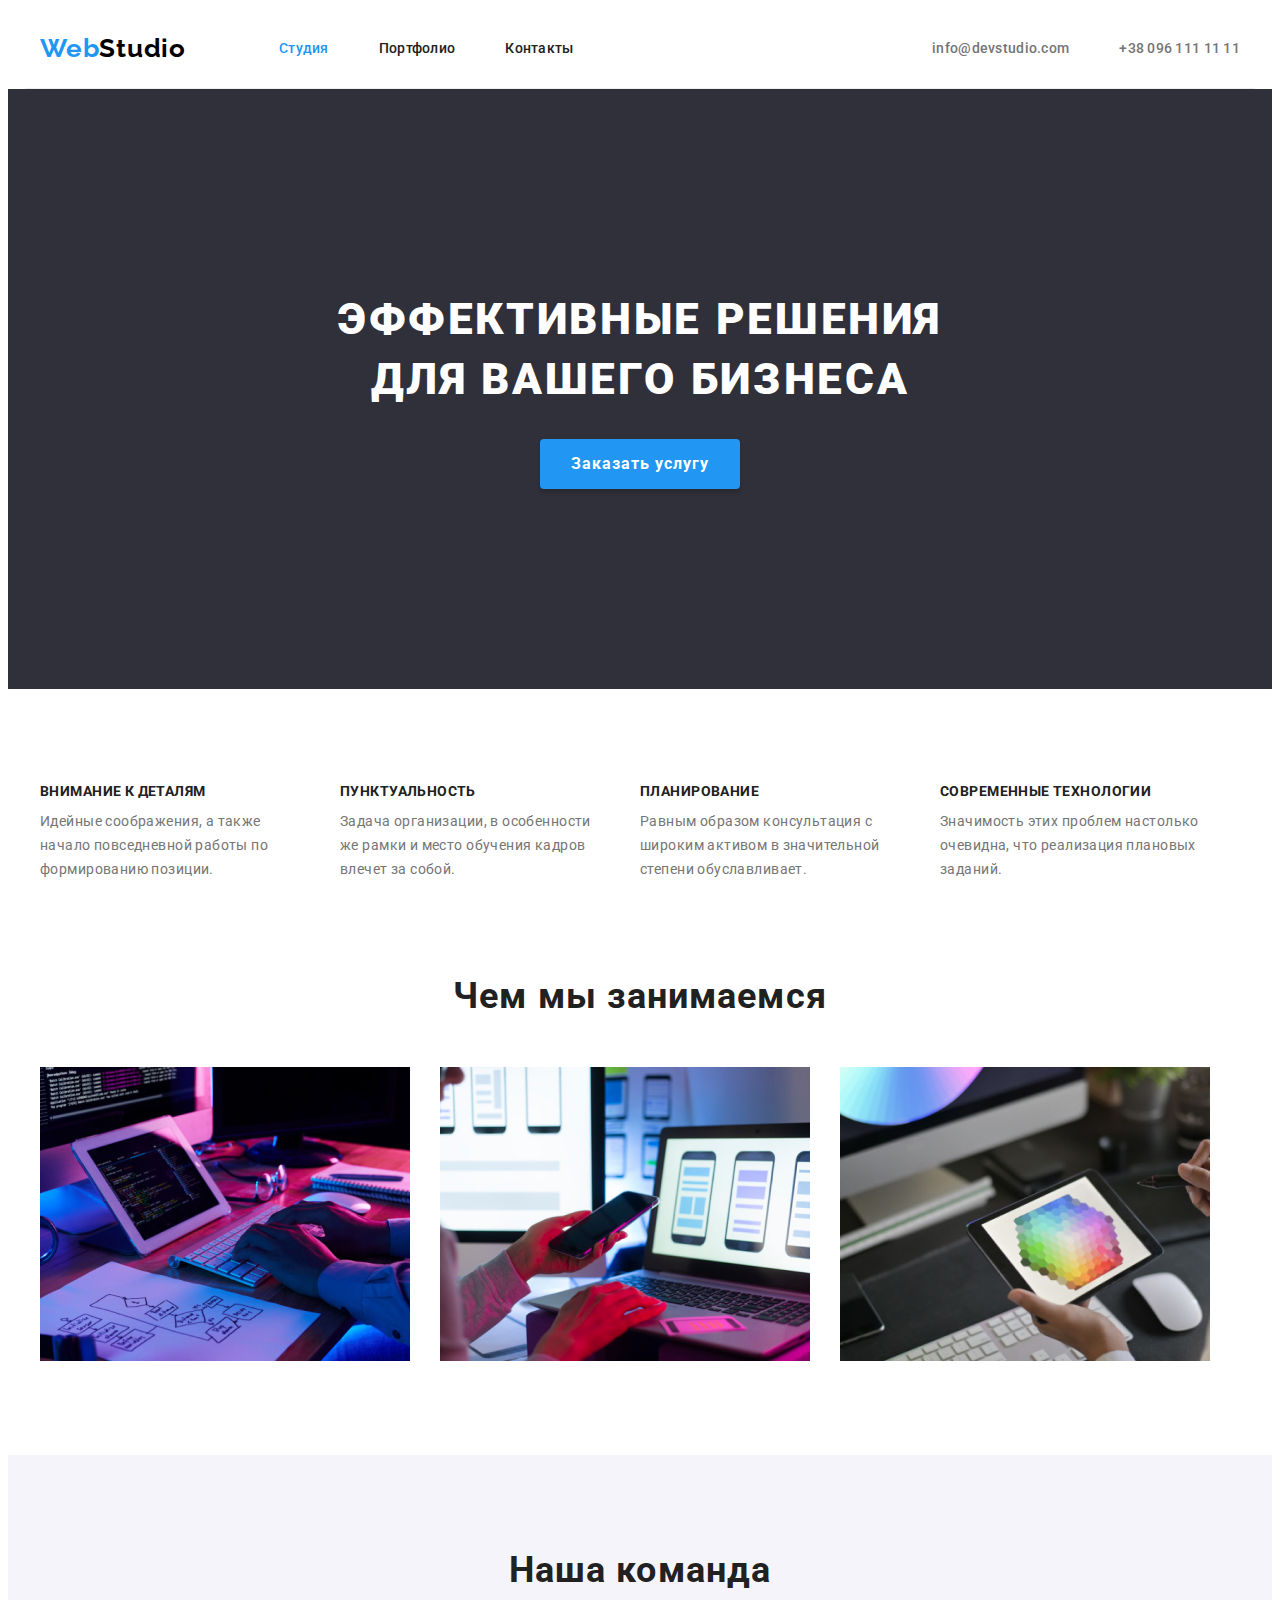
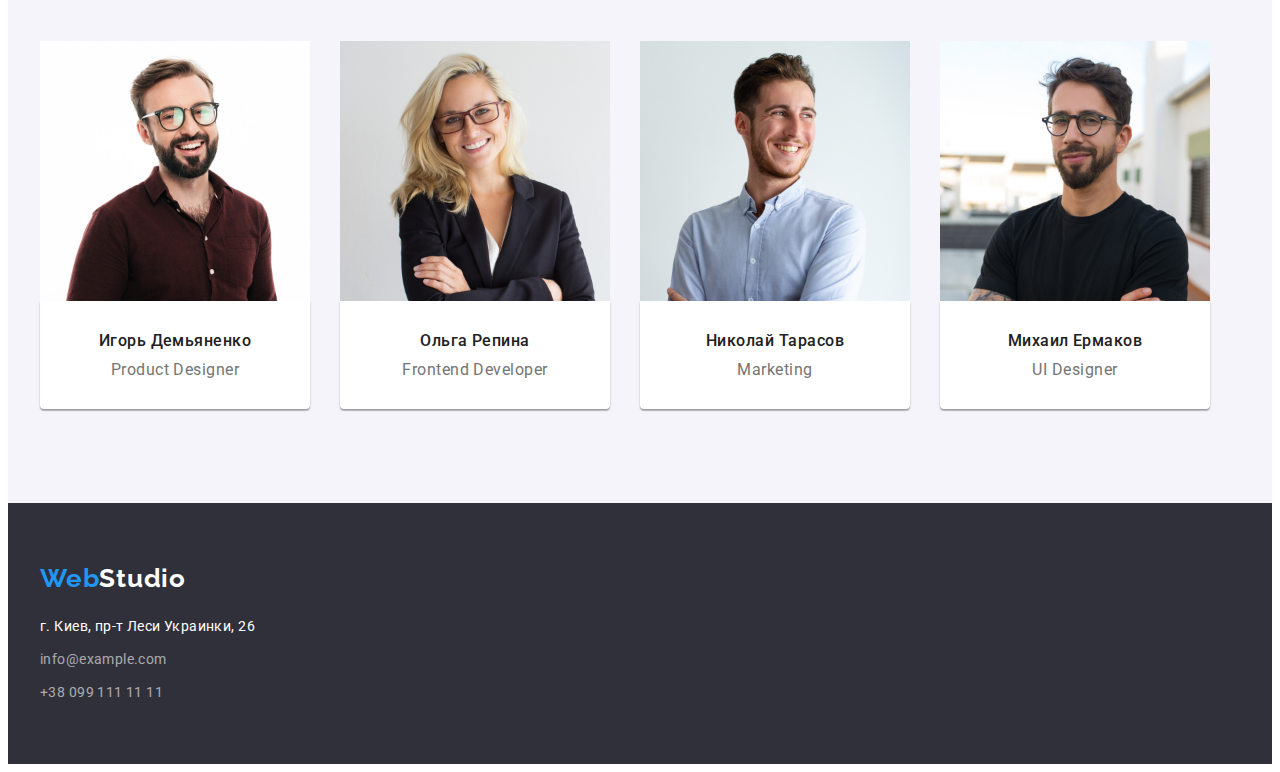
==== index.html @ d50831b6 "Initial commit" ====
<!DOCTYPE html>
<html lang="ru">
  <head>
    <meta charset="UTF-8" />
    <meta http-equiv="X-UA-Compatible" content="IE=edge" />
    <meta name="viewport" content="width=device-width, initial-scale=1.0" />
    <!-- Fonts start -->
    <link rel="preconnect" href="https://fonts.googleapis.com" />
    <link rel="preconnect" href="https://fonts.gstatic.com" crossorigin />
    <link
      href="https://fonts.googleapis.com/css2?family=Raleway:wght@700&family=Roboto:wght@400;500;700;900&display=swap"
      rel="stylesheet"
    />
    <!-- Fonts end -->

    <!-- Normalize start -->
    <link
      rel="stylesheet"
      href="https://cdnjs.cloudflare.com/ajax/libs/modern-normalize/1.1.0/modern-normalize.min.css"
      integrity="sha512-wpPYUAdjBVSE4KJnH1VR1HeZfpl1ub8YT/NKx4PuQ5NmX2tKuGu6U/JRp5y+Y8XG2tV+wKQpNHVUX03MfMFn9Q=="
      crossorigin="anonymous"
      referrerpolicy="no-referrer"
    />
    <!-- Normalize end -->

    <link rel="stylesheet" href="./css/styles.css" />
    <title>WebStudio</title>
  </head>
  <body>
    <!-- Header section -->
    <header class="header">
      <div class="container header-container">
        <a class="logo link header-logo" href="./index.html" lang="en"
          >Web<span class="word">Studio</span></a
        >

        <nav class="header-nav">
          <ul class="header-list list">
            <li class="header-item">
              <a class="header-link header-link-current link" href="#studio">Студия</a>
            </li>
            <li class="header-item">
              <a class="header-link link" href="./portfolio.html">Портфолио</a>
            </li>
            <li class="header-item">
              <a class="header-link link" href="#contacts">Контакты</a>
            </li>
          </ul>
        </nav>

        <ul class="contacts list">
          <li class="contacts-item">
            <a class="contacts-link link" href="mailto:info@devstudio.com">info@devstudio.com</a>
          </li>
          <li class="contacts-item">
            <a class="contacts-link link" href="tel:+380961111111">+38 096 111 11 11</a>
          </li>
        </ul>
      </div>
    </header>
    <!-- Main section -->
    <main>
      <section class="hero-section">
        <div class="container">
          <h1 class="hero-title">Эффективные решения для вашего бизнеса</h1>
          <button class="hero-btn" type="button">Заказать услугу</button>
        </div>
      </section>

      <section class="features section">
        <div class="container">
          <ul class="features-list list">
            <li class="features-item">
              <h3 class="features-title">Внимание к деталям</h3>
              <p class="features-text text">
                Идейные соображения, а также начало повседневной работы по формированию позиции.
              </p>
            </li>

            <li class="features-item">
              <h3 class="features-title">Пунктуальность</h3>
              <p class="features-text text">
                Задача организации, в особенности же рамки и место обучения кадров влечет за собой.
              </p>
            </li>

            <li class="features-item">
              <h3 class="features-title">Планирование</h3>
              <p class="features-text text">
                Равным образом консультация с широким активом в значительной степени обуславливает.
              </p>
            </li>

            <li class="features-item">
              <h3 class="features-title">Современные технологии</h3>
              <p class="features-text text">
                Значимость этих проблем настолько очевидна, что реализация плановых заданий.
              </p>
            </li>
          </ul>
        </div>
      </section>

      <section class="occupation" id="studio">
        <div class="container">
          <h2 class="occupation-title title">Чем мы занимаемся</h2>

          <ul class="occupation-list list">
            <li class="occupation-item">
              <img
                class="occupation-img"
                src="./images/computer.jpg.jpg"
                alt="Планшет с клавиатурой"
                width="370"
                height="294"
              />
            </li>

            <li class="occupation-item">
              <img
                class="occupation-img"
                src="./images/computer2.jpg.jpg"
                alt="Ноутбук"
                width="370"
                height="294"
              />
            </li>

            <li class="occupation-item">
              <img
                class="occupation-img"
                src="./images/computer3.jpg.jpg"
                alt="Планшет с цветной картинкой"
                width="370"
                height="294"
              />
            </li>
          </ul>
        </div>
      </section>

      <section class="team section">
        <div class="container">
          <h2 class="team-title title">Наша команда</h2>
          <ul class="team-list list">
            <li class="team-item">
              <img
                class="team-img"
                src="./images/igor.jpg"
                alt="Игорь Демьяненко"
                width="270"
                height="260"
              />
              <div class="team-wrapper">
                <h3 class="team-name">Игорь Демьяненко</h3>
                <p class="team-description" lang="en">Product Designer</p>
              </div>
            </li>

            <li class="team-item">
              <img
                class="team-img"
                src="./images/olga.jpg"
                alt="Ольга Репина"
                width="270"
                height="260"
              />
              <div class="team-wrapper">
                <h3 class="team-name">Ольга Репина</h3>
                <p class="team-description" lang="en">Frontend Developer</p>
              </div>
            </li>

            <li class="team-item">
              <img
                class="team-img"
                src="./images/nikolay.jpg"
                alt="Николай Тарасов"
                width="270"
                height="260"
              />
              <div class="team-wrapper">
                <h3 class="team-name">Николай Тарасов</h3>
                <p class="team-description" lang="en">Marketing</p>
              </div>
            </li>

            <li class="team-item">
              <img
                class="team-img"
                src="./images/miсhael.jpg"
                alt="Михаил Ермаков"
                width="270"
                height="260"
              />
              <div class="team-wrapper">
                <h3 class="team-name">Михаил Ермаков</h3>
                <p class="team-description" lang="en">UI Designer</p>
              </div>
            </li>
          </ul>
        </div>
      </section>
    </main>
    <!-- Footer section -->
    <footer class="footer">
      <div class="container">
        <a class="footer-logo logo link" href="./index.html" lang="en"
          >Web<span class="footer-word">Studio</span></a
        >

        <address class="address" id="contacts">
          <p class="address-text text">г. Киев, пр-т Леси Украинки, 26</p>

          <ul class="address-list list">
            <li class="address-item">
              <a class="address-link text link link-mail" href="maito:info@example.com"
                >info@example.com</a
              >
            </li>
            <li class="address-item">
              <a class="address-link text link" href="tel:+38091111111">+38 099 111 11 11</a>
            </li>
          </ul>
        </address>
      </div>
    </footer>
  </body>
</html>
---- css/styles.css ----
:root {
    /* fonts */
    --main-font: 'Roboto', sans-serif;
    --secondary-font: 'Raleway', sans-serif;

    /* text colors */
    --main-txt-cl: #212121;
    --accent-color: #2196F3;
    --secondary-txt-cl: #FFFFFF;
    --minor-txt-cl: #757575;

    /* bg colors */
    --light-bg-cl: #F5F4FA; 
    --dark-bg-cl: #2F303A; 
    
   /* others */
    --indent: 30px;
    --items: 3;

}

body {
    font-family: var(--main-font);
    color: var(--main-txt-cl);
}
 
/* reset styles */
.link {
text-decoration: none;
}

h1, h2,h3,h4,h5,h6,p {
   margin: 0;
}

img {
   display: block;
}

.list {
list-style: none;
padding: 0;
margin: 0;
}

/* base styles */

.section {
   padding-top: 94px;
   padding-bottom: 94px;
}


.container {
   width: 1200px;
   padding-left: 15px;
   padding-right: 15px;
   margin-left: auto;
   margin-right: auto;

   /* outline: 2px solid red; */
}

.text {
    font-size: 14px;
    line-height: calc(24 / 14);
    letter-spacing: 0.03em;
 }

/* Header section */

.header-container {
   display: flex;
   align-items: center;
   border-bottom: 1px solid #ECECEC;;
}





.logo {
    font-family: var(--secondary-font);
    font-weight: 700;
    font-size: 26px;
    line-height: calc(31 / 26);
    letter-spacing: 0.03em;
    color: var(--accent-color);
    
}

.header-logo {
   margin-right: 93px;
}

.logo.link > .word {
    color: #000000;
}

.header-nav {
   margin-right: auto;
}

.header-list {
   display: flex;
   gap: 50px;
}

.header-item,
.contacts-item {
   display: flex;
}

.header-link { 
   padding-top: 32px;
   padding-bottom: 32px;

    font-weight: 500;
    font-size: 14px;
    line-height: calc(16 / 14);
    letter-spacing: 0.02em;
    color: var(--main-txt-cl);
    
}

 .header-link:hover,
 .header-link:focus,
 .contacts-link:hover,
 .contacts-link:focus,
 .address-link:hover,
 .address-link:focus {
    color: var(--accent-color);
 }

 .header-link-current {
    color: var(--accent-color);
 }

 .contacts {
   display: flex;
   gap: 50px;
 }

 .contacts-link {
   padding-top: 32px;
   padding-bottom: 32px;

font-weight: 500;
font-size: 14px;
line-height: calc(16 / 14);
letter-spacing: 0.02em;
color: var(--minor-txt-cl);
 }

 /* Hero section */

 .hero-section {
    background-color: var(--dark-bg-cl);
    padding-top: 200px;
    padding-bottom: 200px;
 }

 .hero-title {
width: 696px;
margin-bottom: 30px;
margin-left: auto;
margin-right: auto;


    font-weight: 900;
    font-size: 44px;
    line-height: calc(60 / 44);
    text-align: center;
    letter-spacing: 0.06em;
    text-transform: uppercase;
    color: var(--secondary-txt-cl);
 }

 .hero-btn {
display: block;
margin: 0 auto;

   max-width: 250px;
   min-width: 200px;
   min-height: 50px;
   padding: 9px 31px;
   

    font-family: inherit;
    font-weight: 700;
    font-size: 16px;
    line-height: calc(30 / 16);
    letter-spacing: 0.06em;
    background-color: var(--accent-color);
    color: var(--secondary-txt-cl);
    border: transparent;
    box-shadow: 0px 4px 4px rgba(0, 0, 0, 0.15);
    border-radius: 4px;
    cursor: pointer;
 }

 .hero-btn:hover,
 .hero-btn:focus {
    background-color: #188CE8;
 }

 /* Section features */
.features-list {
   display: flex;
   gap: var(--indent);
   /* justify-content: space-between; */
}

.features-list:last-child {
   margin-right: 0;
}

.features-item {
   width: 270px;
}

 .features-title {
    margin-bottom: 10px;

    font-weight: 700;
    font-size: 14px;
    line-height: calc(16 / 14);
    letter-spacing: 0.03em;
    text-transform: uppercase;
 }

 .features-text {
    color: var(--minor-txt-cl);
 }

 /* occupation & team */

 .title {
   margin-bottom: 50px;

    font-weight: 700;
    font-size: 36px;
    line-height: calc(42 / 36);
    text-align: center;
    letter-spacing: 0.03em;
 }

 .occupation-list {
   display: flex;
   gap: var(--indent);
   padding-bottom: 94px;
 }

 .team {
    background-color: var(--light-bg-cl);

 }

.team-list {
   display: flex;
   gap: var(--indent);
}

.team-item {
   background-color: #FFFFFF;
}

.team-wrapper {
   padding: 30px 5px;
   border-top: none;
   box-shadow: 0px 1px 3px rgba(0, 0, 0, 0.12), 0px 1px 1px rgba(0, 0, 0, 0.14), 0px 2px 1px rgba(0, 0, 0, 0.2);
   border-radius: 0px 0px 4px 4px;

}

 .team-name {
    margin-bottom: 10px;

    font-weight: 500;
    font-size: 16px;
    line-height: calc(19 / 16);
    text-align: center;
    letter-spacing: 0.03em;
 }

 .team-description {
    font-size: 16px;
    line-height: calc(19 / 16);
    text-align: center;
    letter-spacing: 0.03em;
    color: var(--minor-txt-cl);
 }

 /* Footer */

.footer {
    padding: 60px 0;
    background-color: var(--dark-bg-cl);
}

.footer-logo {
   display: block;
   margin-bottom: 20px;
}

 .footer-word {
    color: var(--secondary-txt-cl);
 }

 .address {
   font-style: normal;
 }

 .address-text {
    color: var(--secondary-txt-cl);
 }

 .address-link {
    color: rgba(255, 255, 255, 0.6);
    display: block;
 }

.link-mail {
   display: block;
   margin-top: 9px;
   margin-bottom: 9px;
}




 /* PORTFOLIO */

 .btn-list {
   display: flex;
   justify-content: center;
   margin-bottom: 50px;
   gap: 8px; 
 }



 .portfolio-btn {
   display: block;
   padding: 5px 21px;
   border-radius: 4px;

    font-family: inherit;
    font-weight: 500;
    font-size: 16px;
    line-height: calc(26 / 16);
    letter-spacing: 0.03em;
    color: var(--main-txt-cl);
    background-color: var(--light-bg-cl);
    border: transparent;
    cursor: pointer;
 }

 .portfolio-btn:hover,
 .portfolio-btn:focus,
 .btn-active-current {
    color: var(--secondary-txt-cl);
    background-color: var(--accent-color);
    box-shadow: 0px 3px 1px rgba(0, 0, 0, 0.1), 0px 1px 2px rgba(0, 0, 0, 0.08), 0px 2px 2px rgba(0, 0, 0, 0.12);
    border-radius: 4px;
 }

 .portfolio-list {
   display: flex;
   flex-wrap: wrap;
   gap: var(--indent);
 }

 .portfolio-item {
   flex-basis: calc(100% - var(--indent) * (var(--items)-1)) / var(--items);
 }

 .portfolio-wrapper {
   padding: 20px 24px;
   border-top: none;
   border: 1px solid #EEEEEE;
 }

 .portfolio-title {
   margin-bottom: 4px;
    font-weight: 700;
    font-size: 18px;
    line-height: calc(36 / 18); 
    letter-spacing: 0.06em;  
 }

 .portfolio-text {
    font-size: 16px;
    line-height: calc(30 / 16);
    letter-spacing: 0.03em;
    color: var(--minor-txt-cl);
 }
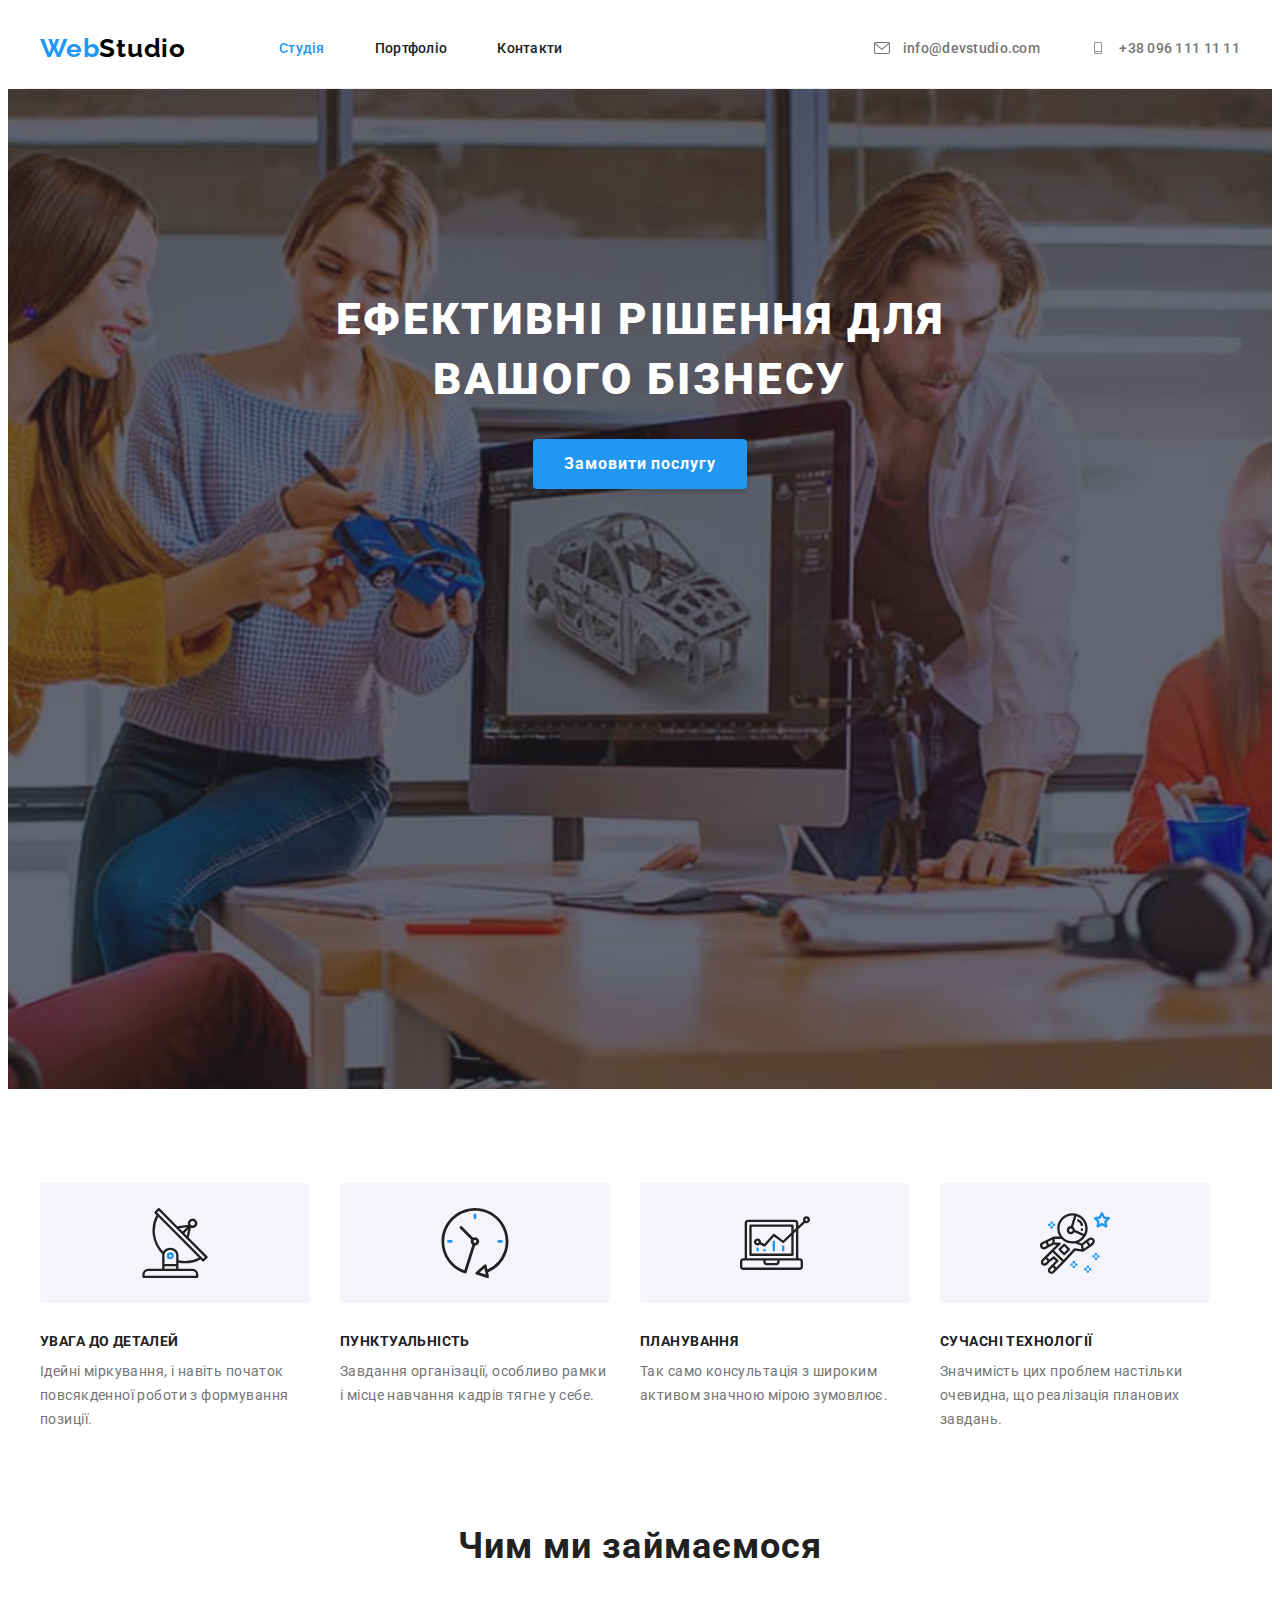
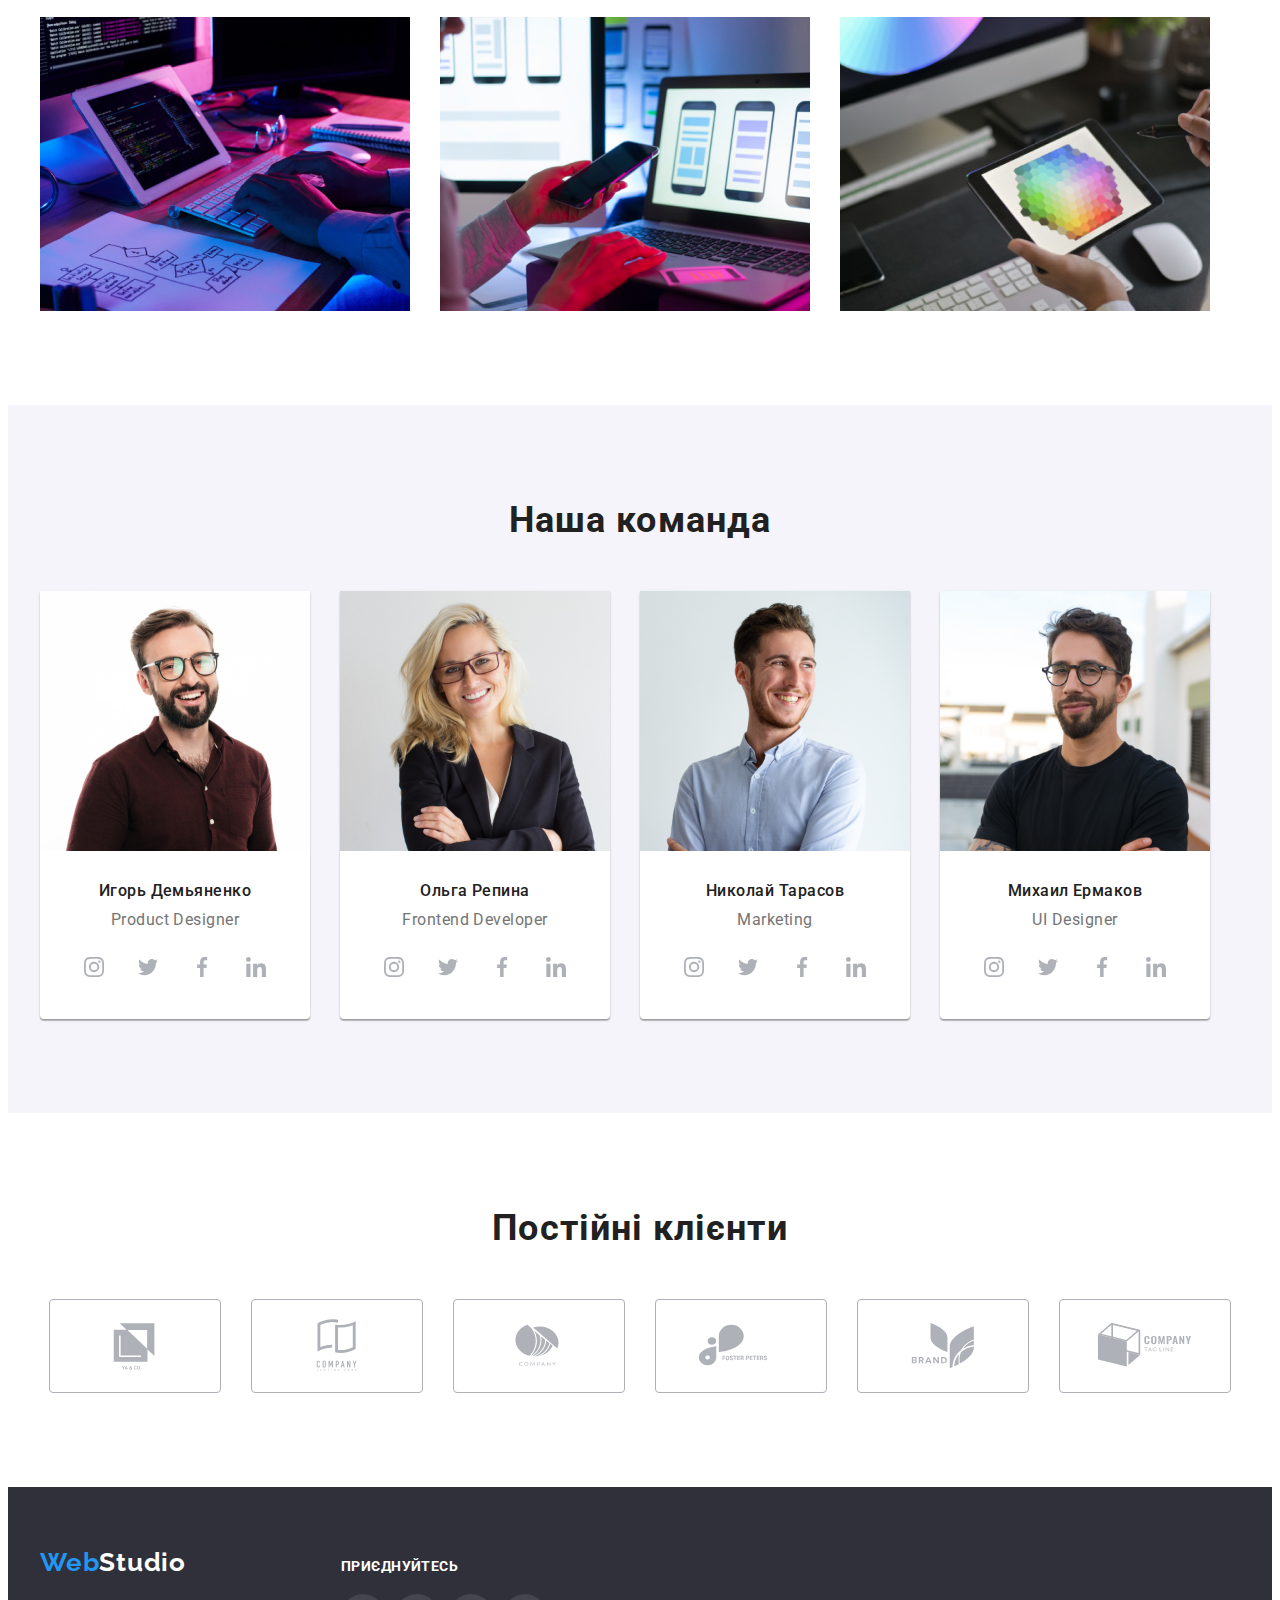
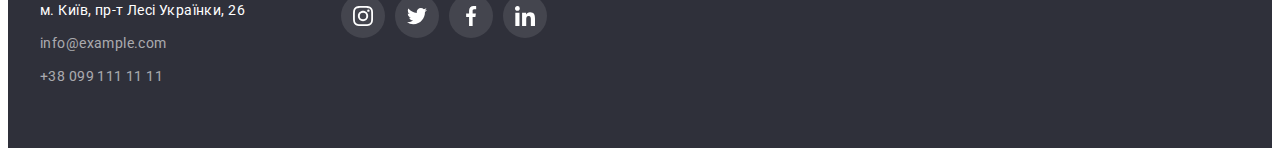
==== commit f8a33c74: "added backgr. images and icons" ====
--- a/index.html
+++ b/index.html
@@ -37,23 +37,35 @@
         <nav class="header-nav">
           <ul class="header-list list">
             <li class="header-item">
-              <a class="header-link header-link-current link" href="#studio">Студия</a>
+              <a class="header-link header-link-current link" href="./index.html">Студія</a>
             </li>
             <li class="header-item">
-              <a class="header-link link" href="./portfolio.html">Портфолио</a>
+              <a class="header-link link" href="./portfolio.html">Портфоліо</a>
             </li>
             <li class="header-item">
-              <a class="header-link link" href="#contacts">Контакты</a>
+              <a class="header-link link" href="#contacts">Контакти</a>
             </li>
           </ul>
         </nav>
 
         <ul class="contacts list">
           <li class="contacts-item">
-            <a class="contacts-link link" href="mailto:info@devstudio.com">info@devstudio.com</a>
+            <a 
+              class="contacts-link link" 
+              href="mailto:info@devstudio.com">
+              <svg class="contscts-icon" width="16" height="12">
+                <use href="/images/icons.svg#envelope"></use>
+              </svg>
+              info@devstudio.com
+            </a>
           </li>
           <li class="contacts-item">
-            <a class="contacts-link link" href="tel:+380961111111">+38 096 111 11 11</a>
+            <a class="contacts-link link" href="tel:+380961111111">
+              <svg class="contscts-icon" width="16" height="12">
+                <use href="/images/icons.svg#smartphone"></use>
+              </svg>
+              +38 096 111 11 11
+            </a>
           </li>
         </ul>
       </div>
@@ -62,8 +74,8 @@
     <main>
       <section class="hero-section">
         <div class="container">
-          <h1 class="hero-title">Эффективные решения для вашего бизнеса</h1>
-          <button class="hero-btn" type="button">Заказать услугу</button>
+          <h1 class="hero-title">Ефективні рішення для вашого бізнесу</h1>
+          <button class="hero-btn" type="button">Замовити послугу</button>
         </div>
       </section>
 
@@ -71,30 +83,50 @@
         <div class="container">
           <ul class="features-list list">
             <li class="features-item">
-              <h3 class="features-title">Внимание к деталям</h3>
+              <div class="thumb">
+                <svg class="features-icon" width="70" height="70">
+                  <use href="./images/icons.svg#antenna"></use>
+                </svg>
+              </div>
+              <h3 class="features-title">УВАГА ДО ДЕТАЛЕЙ</h3>
               <p class="features-text text">
-                Идейные соображения, а также начало повседневной работы по формированию позиции.
+                Ідейні міркування, і навіть початок повсякденної роботи з формування позиції.
               </p>
             </li>
 
             <li class="features-item">
-              <h3 class="features-title">Пунктуальность</h3>
+              <div class="thumb">
+                <svg class="features-icon" width="70" height="70">
+                  <use href="./images/icons.svg#clock"></use>
+                </svg>
+              </div>
+              <h3 class="features-title">ПУНКТУАЛЬНІСТЬ</h3>
               <p class="features-text text">
-                Задача организации, в особенности же рамки и место обучения кадров влечет за собой.
+                Завдання організації, особливо рамки і місце навчання кадрів тягне у себе.
               </p>
             </li>
 
             <li class="features-item">
-              <h3 class="features-title">Планирование</h3>
+              <div class="thumb">
+                <svg class="features-icon" width="70" height="70">
+                  <use href="./images/icons.svg#diagram"></use>
+                </svg>
+              </div>
+              <h3 class="features-title">ПЛАНУВАННЯ</h3>
               <p class="features-text text">
-                Равным образом консультация с широким активом в значительной степени обуславливает.
+                Так само консультація з широким активом значною мірою зумовлює.
               </p>
             </li>
 
             <li class="features-item">
-              <h3 class="features-title">Современные технологии</h3>
+              <div class="thumb">
+                <svg class="features-icon" width="70" height="70">
+                  <use href="./images/icons.svg#astronaut"></use>
+                </svg>
+              </div>
+              <h3 class="features-title">СУЧАСНІ ТЕХНОЛОГІЇ</h3>
               <p class="features-text text">
-                Значимость этих проблем настолько очевидна, что реализация плановых заданий.
+                Значимість цих проблем настільки очевидна, що реалізація планових завдань.
               </p>
             </li>
           </ul>
@@ -103,7 +135,7 @@
 
       <section class="occupation" id="studio">
         <div class="container">
-          <h2 class="occupation-title title">Чем мы занимаемся</h2>
+          <h2 class="occupation-title title">Чим ми займаємося</h2>
 
           <ul class="occupation-list list">
             <li class="occupation-item">
@@ -154,6 +186,60 @@
               <div class="team-wrapper">
                 <h3 class="team-name">Игорь Демьяненко</h3>
                 <p class="team-description" lang="en">Product Designer</p>
+                <ul class="socials list">
+                  <li class="socials-item">
+                    <a
+                      class="socials-link link"
+                      href="instagram.com"
+                      target="_blank"
+                      rel="noopener noreferrer"
+                      aria-label="instagram"
+                    >
+                    <svg class="socials-icon" width="20" height="20">
+                      <use href="./images/icons.svg#instagram"></use>
+                    </svg>
+                    </a>
+                  </li>
+                  <li class="socials-item">
+                    <a
+                      class="socials-link link"
+                      href="twitter.com"
+                      target="_blank"
+                      rel="noopener noreferrer"
+                      aria-label="twitter"
+                    >
+                    <svg class="socials-icon" width="20" height="20">
+                      <use href="./images/icons.svg#twitter"></use>
+                    </svg>
+                    </a>
+                  </li>
+                  <li class="socials-item">
+                    <a
+                      class="socials-link link"
+                      href="facebook.com"
+                      target="_blank"
+                      rel="noopener noreferrer"
+                      aria-label="facebook"
+                    >
+                    <svg class="socials-icon" width="20" height="20">
+                      <use href="./images/icons.svg#facebook"></use>
+                    </svg>
+                    </a>
+                  </li>
+                  <li class="socials-item">
+                    <a
+                      class="socials-link link"
+                      href="linkedin.com"
+                      target="_blank"
+                      rel="noopener noreferrer"
+                      aria-label="linkedin"
+                    >
+                    <svg class="socials-icon" width="20" height="20">
+                      <use href="./images/icons.svg#linkedin"></use>
+                    </svg>
+                    </a>
+                  </li>
+                </ul>
               </div>
             </li>
 
@@ -168,6 +254,60 @@
               <div class="team-wrapper">
                 <h3 class="team-name">Ольга Репина</h3>
                 <p class="team-description" lang="en">Frontend Developer</p>
+                <ul class="socials list">
+                  <li class="socials-item">
+                    <a
+                      class="socials-link link"
+                      href="instagram.com"
+                      target="_blank"
+                      rel="noopener noreferrer"
+                      aria-label="instagram"
+                    >
+                    <svg class="socials-icon" width="20" height="20">
+                      <use href="./images/icons.svg#instagram"></use>
+                    </svg>
+                    </a>
+                  </li>
+                  <li class="socials-item">
+                    <a
+                      class="socials-link link"
+                      href="twitter.com"
+                      target="_blank"
+                      rel="noopener noreferrer"
+                      aria-label="twitter"
+                    >
+                    <svg class="socials-icon" width="20" height="20">
+                      <use href="./images/icons.svg#twitter"></use>
+                    </svg>
+                    </a>
+                  </li>
+                  <li class="socials-item">
+                    <a
+                      class="socials-link link"
+                      href="facebook.com"
+                      target="_blank"
+                      rel="noopener noreferrer"
+                      aria-label="facebook"
+                    >
+                    <svg class="socials-icon" width="20" height="20">
+                      <use href="./images/icons.svg#facebook"></use>
+                    </svg>
+                    </a>
+                  </li>
+                  <li class="socials-item">
+                    <a
+                      class="socials-link link"
+                      href="linkedin.com"
+                      target="_blank"
+                      rel="noopener noreferrer"
+                      aria-label="linkedin"
+                    >
+                    <svg class="socials-icon" width="20" height="20">
+                      <use href="./images/icons.svg#linkedin"></use>
+                    </svg>
+                    </a>
+                  </li>
+                </ul>
               </div>
             </li>
 
@@ -182,6 +322,60 @@
               <div class="team-wrapper">
                 <h3 class="team-name">Николай Тарасов</h3>
                 <p class="team-description" lang="en">Marketing</p>
+                <ul class="socials list">
+                  <li class="socials-item">
+                    <a
+                      class="socials-link link"
+                      href="instagram.com"
+                      target="_blank"
+                      rel="noopener noreferrer"
+                      aria-label="instagram"
+                    >
+                    <svg class="socials-icon" width="20" height="20">
+                      <use href="./images/icons.svg#instagram"></use>
+                    </svg>
+                    </a>
+                  </li>
+                  <li class="socials-item">
+                    <a
+                      class="socials-link link"
+                      href="twitter.com"
+                      target="_blank"
+                      rel="noopener noreferrer"
+                      aria-label="twitter"
+                    >
+                    <svg class="socials-icon" width="20" height="20">
+                      <use href="./images/icons.svg#twitter"></use>
+                    </svg>
+                    </a>
+                  </li>
+                  <li class="socials-item">
+                    <a
+                      class="socials-link link"
+                      href="facebook.com"
+                      target="_blank"
+                      rel="noopener noreferrer"
+                      aria-label="facebook"
+                    >
+                    <svg class="socials-icon" width="20" height="20">
+                      <use href="./images/icons.svg#facebook"></use>
+                    </svg>
+                    </a>
+                  </li>
+                  <li class="socials-item">
+                    <a
+                      class="socials-link link"
+                      href="linkedin.com"
+                      target="_blank"
+                      rel="noopener noreferrer"
+                      aria-label="linkedin"
+                    >
+                    <svg class="socials-icon" width="20" height="20">
+                      <use href="./images/icons.svg#linkedin"></use>
+                    </svg>
+                    </a>
+                  </li>
+                </ul>
               </div>
             </li>
 
@@ -196,7 +390,144 @@
               <div class="team-wrapper">
                 <h3 class="team-name">Михаил Ермаков</h3>
                 <p class="team-description" lang="en">UI Designer</p>
-              </div>
+                <ul class="socials list">
+                  <li class="socials-item">
+                    <a
+                      class="socials-link link"
+                      href="instagram.com"
+                      target="_blank"
+                      rel="noopener noreferrer"
+                      aria-label="instagram"
+                    >
+                    <svg class="socials-icon" width="20" height="20">
+                      <use href="./images/icons.svg#instagram"></use>
+                    </svg>
+                    </a>
+                  </li>
+                  <li class="socials-item">
+                    <a
+                      class="socials-link link"
+                      href="twitter.com"
+                      target="_blank"
+                      rel="noopener noreferrer"
+                      aria-label="twitter"
+                    >
+                    <svg class="socials-icon" width="20" height="20">
+                      <use href="./images/icons.svg#twitter"></use>
+                    </svg>
+                    </a>
+                  </li>
+                  <li class="socials-item">
+                    <a
+                      class="socials-link link"
+                      href="facebook.com"
+                      target="_blank"
+                      rel="noopener noreferrer"
+                      aria-label="facebook"
+                    >
+                    <svg class="socials-icon" width="20" height="20">
+                      <use href="./images/icons.svg#facebook"></use>
+                    </svg>
+                    </a>
+                  </li>
+                  <li class="socials-item">
+                    <a
+                      class="socials-link link"
+                      href="linkedin.com"
+                      target="_blank"
+                      rel="noopener noreferrer"
+                      aria-label="linkedin"
+                    >
+                    <svg class="socials-icon" width="20" height="20">
+                      <use href="./images/icons.svg#linkedin"></use>
+                    </svg>
+                    </a>
+                  </li>
+                </ul>
+        </div>
+      </section>
+
+      <section class="clients section">
+        <div class="container">
+          <h2 class="clients-title title">Постійні клієнти</h2>
+          <ul class="clients-list list">
+            <li class="clients-item">
+              <a 
+                class="clients-link link"
+                href="#"
+                target="_blank"
+                rel="noopener noreferrer"
+                aria-label="company-logo-1" 
+              >
+              <svg class="clients-icon" width="106" height="60">
+                   <use href="/images/icons.svg#logo-1"></use>
+              </svg>
+              </a>
+            </li>
+            <li class="clients-item">
+              <a 
+                class="clients-link link"
+                href="#"
+                target="_blank"
+                rel="noopener noreferrer"
+                aria-label="company-logo-2" 
+              >
+              <svg class="clients-icon" width="106" height="60">
+                   <use href="/images/icons.svg#logo-2"></use>
+              </svg>
+              </a>
+            </li>
+            <li class="clients-item">
+              <a 
+                class="clients-link link"
+                href="#"
+                target="_blank"
+                rel="noopener noreferrer"
+                aria-label="company-logo-3" 
+              >
+              <svg class="clients-icon" width="106" height="60">
+                   <use href="/images/icons.svg#logo-3"></use>
+              </svg>
+              </a>
+            </li>
+            <li class="clients-item">
+              <a 
+                class="clients-link link"
+                href="#"
+                target="_blank"
+                rel="noopener noreferrer"
+                aria-label="poster-peters" 
+              >
+              <svg class="clients-icon" width="106" height="60">
+                   <use href="/images/icons.svg#logo-4"></use>
+              </svg>
+              </a>
+            </li>
+            <li class="clients-item">
+              <a 
+                class="clients-link link"
+                href="#"
+                target="_blank"
+                rel="noopener noreferrer"
+                aria-label="brand" 
+              >
+              <svg class="clients-icon" width="106" height="60">
+                   <use href="/images/icons.svg#logo-5"></use>
+              </svg>
+              </a>
+            </li>
+            <li class="clients-item">
+              <a 
+                class="clients-link link"
+                href="#"
+                target="_blank"
+                rel="noopener noreferrer"
+                aria-label="company-tag-lane" 
+              >
+              <svg class="clients-icon" width="106" height="60">
+                   <use href="/images/icons.svg#logo-6"></use>
+              </svg>
+              </a>
             </li>
           </ul>
         </div>
@@ -205,24 +536,84 @@
     <!-- Footer section -->
     <footer class="footer">
       <div class="container">
-        <a class="footer-logo logo link" href="./index.html" lang="en"
-          >Web<span class="footer-word">Studio</span></a
-        >
+        <div class="footer-contr">
+          <div class="address-contr">
+        <a class="footer-logo logo link" href="./index.html" lang="en">Web<span class="footer-word">Studio</span></a>
+        
 
         <address class="address" id="contacts">
-          <p class="address-text text">г. Киев, пр-т Леси Украинки, 26</p>
+          <p class="address-text text">м. Київ, пр-т Лесі Українки, 26</p>
 
           <ul class="address-list list">
             <li class="address-item">
               <a class="address-link text link link-mail" href="maito:info@example.com"
-                >info@example.com</a
-              >
+                >info@example.com</a>
             </li>
             <li class="address-item">
               <a class="address-link text link" href="tel:+38091111111">+38 099 111 11 11</a>
             </li>
           </ul>
         </address>
+          </div>
+
+          <div class="footer-socials">
+            <p class="footer-text">приєднуйтесь</p>
+            <ul class="address-socials-list list">
+              <li class="address-socials-item">
+                <a 
+                class="address-socials-link link"
+                href="instagram.com"
+                target="_blank"
+                rel="noopener noreferrer"
+                aria-label="instagram"
+                >
+                <svg class="footer-icon" width="20" height="20">
+                  <use href="./images/icons.svg#instagram"></use>
+                </svg>
+              </a>
+              </li>
+              <li class="address-socials-item">
+                <a 
+                class="address-socials-link link"
+                href="twitter.com"
+                target="_blank"
+                rel="noopener noreferrer"
+                aria-label="twitter"
+                >
+                <svg class="footer-icon" width="20" height="20">
+                  <use href="./images/icons.svg#twitter"></use>
+                </svg>
+              </a>
+              </li>
+              <li class="address-socials-item">
+                <a 
+                class="address-socials-link link"
+                href="facebook.com"
+                target="_blank"
+                rel="noopener noreferrer"
+                aria-label="facebook"
+                >
+                <svg class="footer-icon" width="20" height="20">
+                  <use href="./images/icons.svg#facebook"></use>
+                </svg>
+              </a>
+              </li>
+              <li class="address-socials-item">
+                <a 
+                class="address-socials-link link"
+                href="linkedin.com"
+                target="_blank"
+                rel="noopener noreferrer"
+                aria-label="linkedin"
+                >
+                <svg class="footer-icon" width="20" height="20">
+                  <use href="./images/icons.svg#linkedin"></use>
+                </svg>
+              </a>
+              </li>
+            </ul>
+          </div>
+        </div>
       </div>
     </footer>
   </body>
--- a/css/styles.css
+++ b/css/styles.css
@@ -145,27 +145,33 @@
    padding-top: 32px;
    padding-bottom: 32px;
 
-font-weight: 500;
-font-size: 14px;
-line-height: calc(16 / 14);
-letter-spacing: 0.02em;
-color: var(--minor-txt-cl);
+   font-weight: 500;
+   font-size: 14px;
+   line-height: calc(16 / 14);
+   letter-spacing: 0.02em;
+   color: var(--minor-txt-cl);
  }
 
  /* Hero section */
 
  .hero-section {
-    background-color: var(--dark-bg-cl);
+    max-width: 1600px;
+    height: 600px;
     padding-top: 200px;
     padding-bottom: 200px;
+    background-color: var(--dark-bg-cl);
+    background-image: linear-gradient(to right, rgba(47, 48, 58, 0.4), rgba(47, 48, 58, 0.4)),
+      url('../images/logo-opt.jpg');
+    background-repeat: no-repeat;
+    background-position: center;
+    background-size: cover;
  }
 
  .hero-title {
-width: 696px;
-margin-bottom: 30px;
-margin-left: auto;
-margin-right: auto;
-
+    width: 696px;
+    margin-bottom: 30px;
+    margin-left: auto;
+    margin-right: auto;
 
     font-weight: 900;
     font-size: 44px;
@@ -177,14 +183,13 @@
  }
 
  .hero-btn {
-display: block;
-margin: 0 auto;
-
-   max-width: 250px;
-   min-width: 200px;
-   min-height: 50px;
-   padding: 9px 31px;
-   
+    display: block;
+    margin: 0 auto;
+
+    max-width: 250px;
+    min-width: 200px;
+    min-height: 50px;
+    padding: 9px 31px;
 
     font-family: inherit;
     font-weight: 700;
@@ -263,14 +268,13 @@
 
 .team-item {
    background-color: #FFFFFF;
+   box-shadow: 0px 1px 3px rgba(0, 0, 0, 0.12), 0px 1px 1px rgba(0, 0, 0, 0.14), 0px 2px 1px rgba(0, 0, 0, 0.2);
+   border-radius: 0px 0px 4px 4px;
 }
 
 .team-wrapper {
    padding: 30px 5px;
    border-top: none;
-   box-shadow: 0px 1px 3px rgba(0, 0, 0, 0.12), 0px 1px 1px rgba(0, 0, 0, 0.14), 0px 2px 1px rgba(0, 0, 0, 0.2);
-   border-radius: 0px 0px 4px 4px;
-
 }
 
  .team-name {
@@ -284,11 +288,18 @@
  }
 
  .team-description {
+
+   margin-bottom: 16px;
+
     font-size: 16px;
     line-height: calc(19 / 16);
     text-align: center;
     letter-spacing: 0.03em;
     color: var(--minor-txt-cl);
+ }
+
+ .clients-title {
+   margin-bottom: 50px;
  }
 
  /* Footer */
@@ -324,6 +335,17 @@
    display: block;
    margin-top: 9px;
    margin-bottom: 9px;
+}
+
+.footer-text {
+   font-weight: 700;
+   font-size: 14px;
+   line-height: calc(16 / 14);
+   text-transform: uppercase;
+   letter-spacing: 0.03em;
+   color: var(--secondary-txt-cl);
+
+   margin-bottom: 20px;
 }
 
 
@@ -375,6 +397,11 @@
    flex-basis: calc(100% - var(--indent) * (var(--items)-1)) / var(--items);
  }
 
+ .portfolio-link:hover {
+   display: block;
+   box-shadow: 0px 4px 4px rgba(0, 0, 0, 0.25);
+ }
+
  .portfolio-wrapper {
    padding: 20px 24px;
    border-top: none;
@@ -396,4 +423,129 @@
     color: var(--minor-txt-cl);
  }
 
- +/* Header icons */
+ .contscts-icon {
+   fill: currentColor;
+   margin-right: 10px;
+   position: relative;
+   top: 1px;
+ }
+
+ /* Social icons */
+.socials {
+   display: flex;
+   align-items: center;
+   justify-content: center;
+   gap: 10px;
+}
+
+.socials-link {
+   display: flex;
+   align-items: center;
+   justify-content: center;
+   width: 44px;
+   height: 44px;
+   border-radius: 50%;
+
+   /* outline: 2px solid #2a2a2a;
+   outline-offset: -2px; */
+}
+
+.socials-icon {
+   fill: #AFB1B8;
+}
+
+.socials-link:hover,
+.socials-link:focus {
+   background-color: var(--accent-color);
+}
+
+.socials-link:hover .socials-icon {
+   fill: var(--secondary-txt-cl);
+}
+.socials-link:focus .socials-icon {
+   fill: var(--secondary-txt-cl);
+}
+
+/* Clients icons */
+.clients-list {
+   display: flex;
+   align-items: center;
+   justify-content: center;
+   gap: 30px;
+}
+
+.clients-link {
+   display: flex;
+   align-items: center;
+   justify-content: center;
+   width: 170px;
+   height: 92px;
+   border: 1px solid #AFB1B8;
+   border-radius: 4px;
+}
+
+.clients-icon {
+   fill: #AFB1B8;
+}
+
+.clients-link:hover,
+.clients-link:focus {
+   border-color: var(--accent-color)
+}
+
+.clients-link:hover .clients-icon {
+   fill: var(--accent-color);
+}
+
+.clients-link:focus .clients-icon {
+   fill: var(--accent-color);
+}
+
+.thumb {
+   display: flex;
+   width: 270px;
+   height: 120px;
+   align-items: center;
+   justify-content: center;
+   margin-bottom: 30px;
+   background: #F5F4FA;
+   border-radius: 4px;
+}
+
+/* Footer icons */
+.footer-contr {
+   display: flex;
+   align-items: baseline;
+   gap: 70px;
+}
+
+.address-contr {
+   display: flex;
+   flex-direction: column;
+   min-width: 231px;
+}
+
+.address-socials-list {
+   display: flex;
+   gap: 10px;
+}
+
+.address-socials-link {
+   display: flex;
+   align-items: center;
+   justify-content: center;
+   width: 44px;
+   height: 44px;
+   background: rgba(255, 255, 255, 0.1);
+   border-radius: 50%;
+}
+
+.footer-icon {
+   fill: var(--secondary-txt-cl);
+}
+
+.address-socials-link:hover,
+.address-socials-link:focus {
+   background-color: var(--accent-color);
+}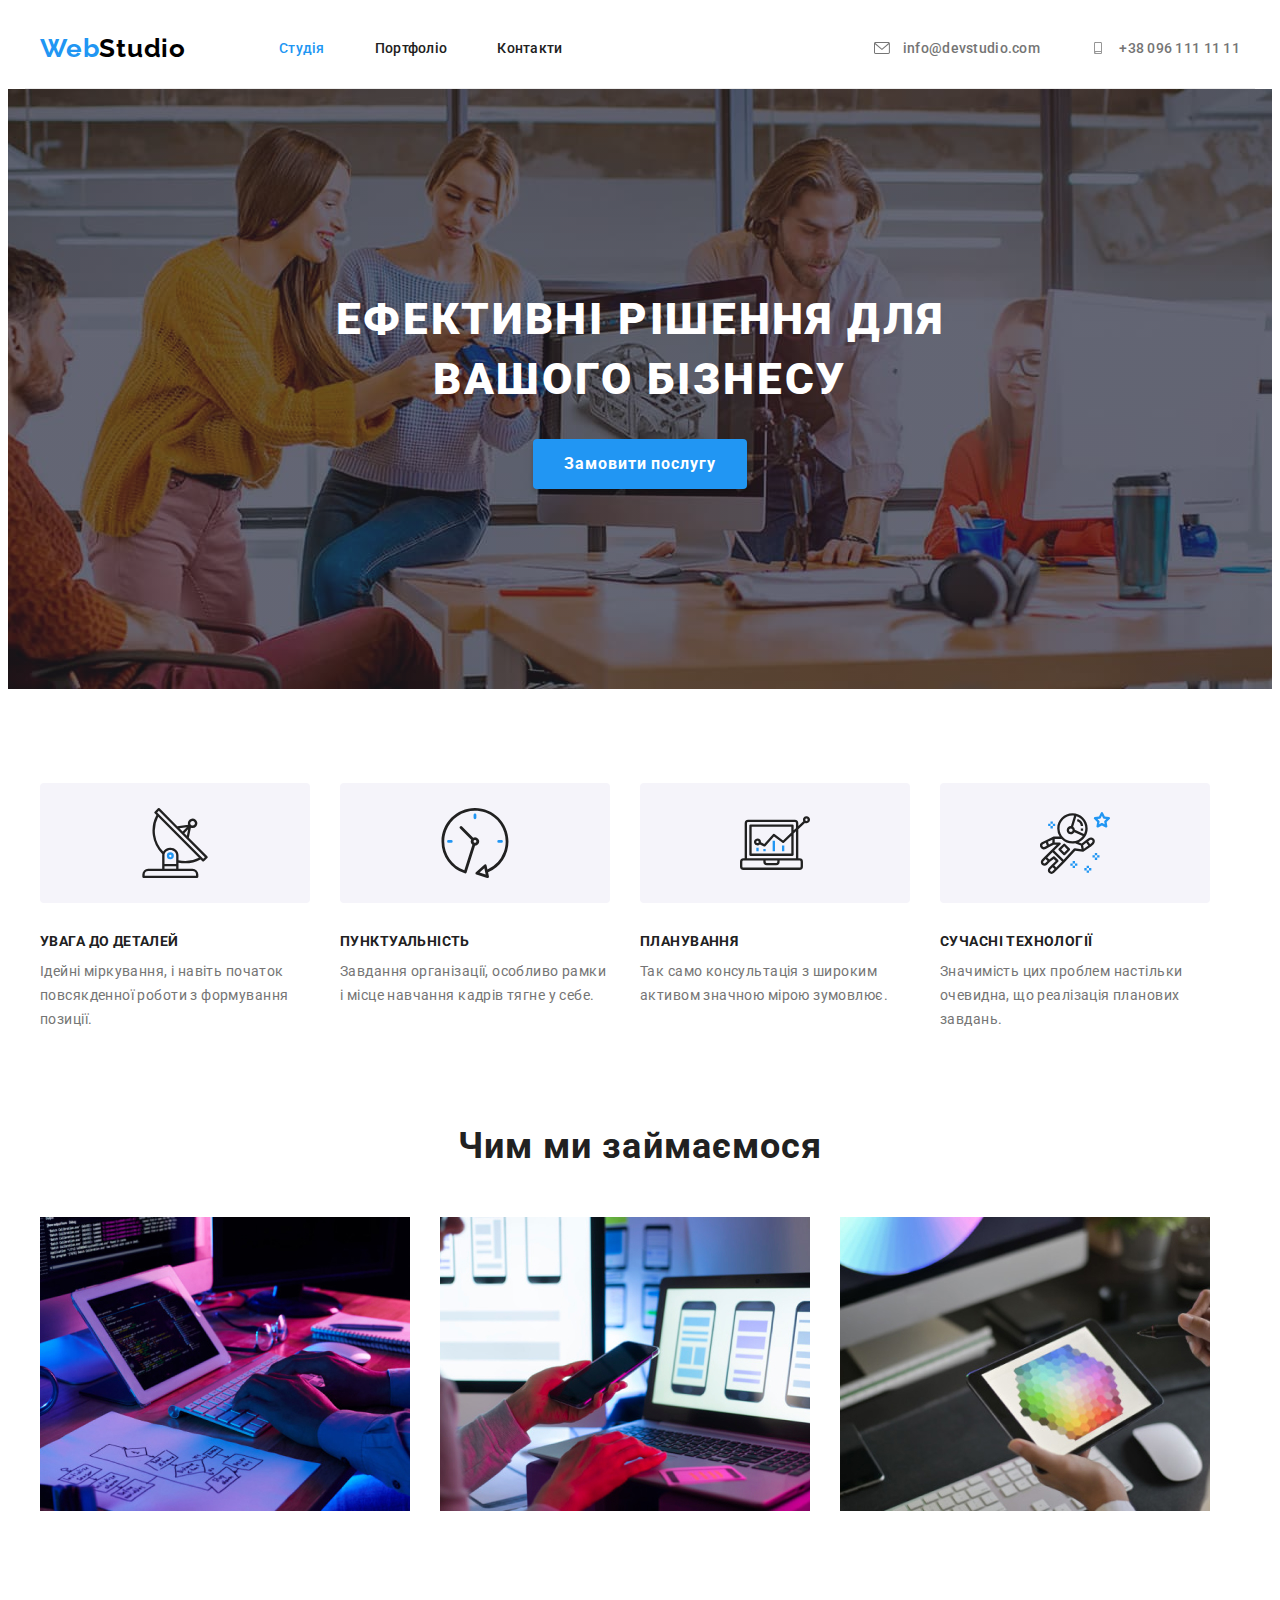
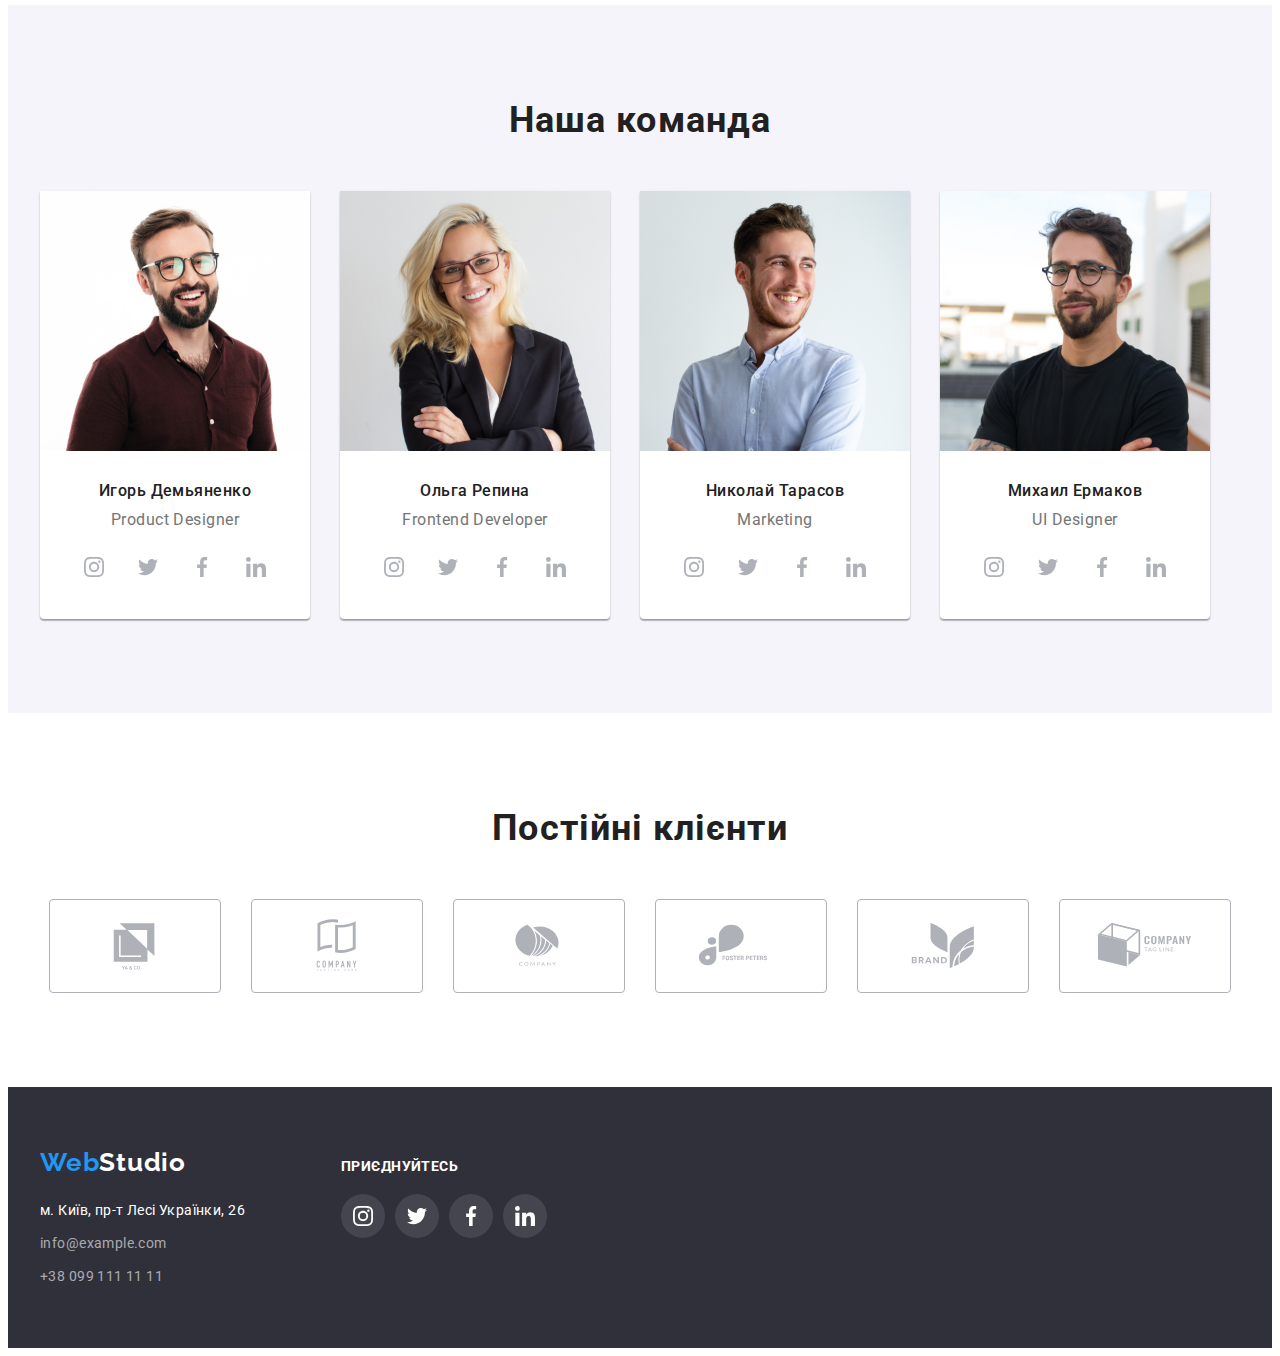
==== commit 616167ff: "corrected code" ====
--- a/index.html
+++ b/index.html
@@ -1,5 +1,5 @@
 <!DOCTYPE html>
-<html lang="ru">
+<html lang="uk">
   <head>
     <meta charset="UTF-8" />
     <meta http-equiv="X-UA-Compatible" content="IE=edge" />
@@ -54,7 +54,7 @@
               class="contacts-link link" 
               href="mailto:info@devstudio.com">
               <svg class="contscts-icon" width="16" height="12">
-                <use href="/images/icons.svg#envelope"></use>
+                <use href="./images/icons.svg#envelope"></use>
               </svg>
               info@devstudio.com
             </a>
@@ -62,7 +62,7 @@
           <li class="contacts-item">
             <a class="contacts-link link" href="tel:+380961111111">
               <svg class="contscts-icon" width="16" height="12">
-                <use href="/images/icons.svg#smartphone"></use>
+                <use href="./images/icons.svg#smartphone"></use>
               </svg>
               +38 096 111 11 11
             </a>
@@ -443,7 +443,9 @@
                     </svg>
                     </a>
                   </li>
-                </ul>
+                </ul> 
+              </div>  
+            </ul>  
         </div>
       </section>
 
@@ -460,7 +462,7 @@
                 aria-label="company-logo-1" 
               >
               <svg class="clients-icon" width="106" height="60">
-                   <use href="/images/icons.svg#logo-1"></use>
+                   <use href="./images/icons.svg#logo-1"></use>
               </svg>
               </a>
             </li>
@@ -473,7 +475,7 @@
                 aria-label="company-logo-2" 
               >
               <svg class="clients-icon" width="106" height="60">
-                   <use href="/images/icons.svg#logo-2"></use>
+                   <use href="./images/icons.svg#logo-2"></use>
               </svg>
               </a>
             </li>
@@ -486,7 +488,7 @@
                 aria-label="company-logo-3" 
               >
               <svg class="clients-icon" width="106" height="60">
-                   <use href="/images/icons.svg#logo-3"></use>
+                   <use href="./images/icons.svg#logo-3"></use>
               </svg>
               </a>
             </li>
@@ -499,7 +501,7 @@
                 aria-label="poster-peters" 
               >
               <svg class="clients-icon" width="106" height="60">
-                   <use href="/images/icons.svg#logo-4"></use>
+                   <use href="./images/icons.svg#logo-4"></use>
               </svg>
               </a>
             </li>
@@ -512,7 +514,7 @@
                 aria-label="brand" 
               >
               <svg class="clients-icon" width="106" height="60">
-                   <use href="/images/icons.svg#logo-5"></use>
+                   <use href="./images/icons.svg#logo-5"></use>
               </svg>
               </a>
             </li>
@@ -525,7 +527,7 @@
                 aria-label="company-tag-lane" 
               >
               <svg class="clients-icon" width="106" height="60">
-                   <use href="/images/icons.svg#logo-6"></use>
+                   <use href="./images/icons.svg#logo-6"></use>
               </svg>
               </a>
             </li>
--- a/css/styles.css
+++ b/css/styles.css
@@ -156,9 +156,9 @@
 
  .hero-section {
     max-width: 1600px;
-    height: 600px;
     padding-top: 200px;
     padding-bottom: 200px;
+    margin: 0 auto;
     background-color: var(--dark-bg-cl);
     background-image: linear-gradient(to right, rgba(47, 48, 58, 0.4), rgba(47, 48, 58, 0.4)),
       url('../images/logo-opt.jpg');
@@ -414,6 +414,7 @@
     font-size: 18px;
     line-height: calc(36 / 18); 
     letter-spacing: 0.06em;  
+    color: #212121;
  }
 
  .portfolio-text {
